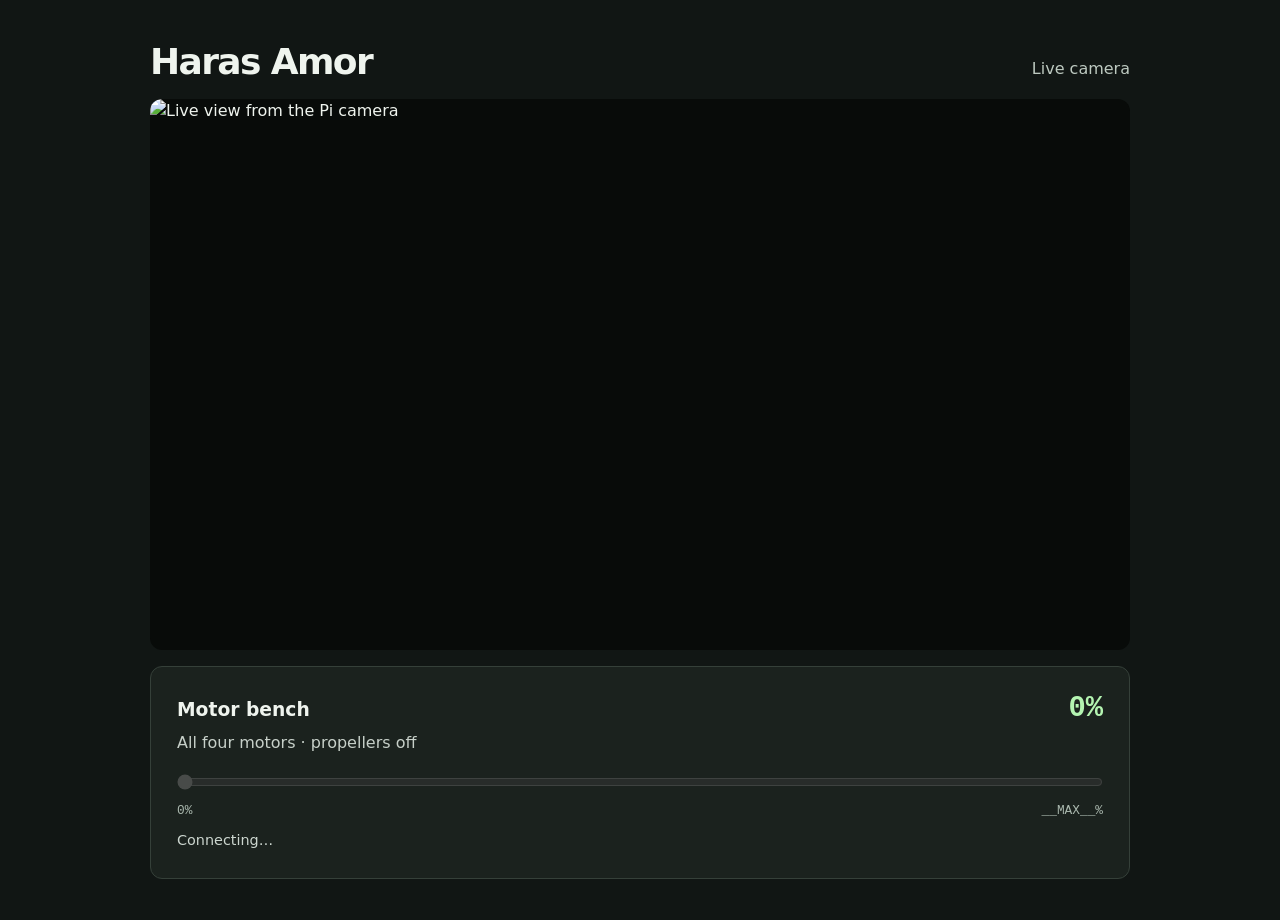
==== haras-amor/motor_preview/index.html @ 0b70290e "Add a spring-return motor bench slider to the Haras Amor live preview Keep the LAN camera view open " ====
<!doctype html>
<html lang="en" data-operator="__LOCAL__" data-user="__USER__">
<head>
  <meta charset="utf-8">
  <meta name="viewport" content="width=device-width,initial-scale=1">
  <title>Haras Amor · Live camera</title>
  <style>
    :root { color-scheme:dark; font:16px/1.5 "DM Sans",system-ui,sans-serif; background:#111614; color:#eff4ee }
    * { box-sizing:border-box }
    body { margin:0 auto; max-width:1060px; padding:clamp(16px,4vw,40px) }
    header,.row { display:flex; align-items:baseline; justify-content:space-between; gap:1rem; flex-wrap:wrap }
    h1,h2,p { margin:0 }
    h1 { font-size:clamp(1.5rem,4vw,2.25rem); letter-spacing:-.045em; line-height:1.2 }
    header p { color:#bdc9c0 }
    figure { position:relative; background:#080b09; border-radius:12px; overflow:hidden; margin:16px 0; aspect-ratio:16/9 }
    figure img { display:block; width:100%; height:100%; object-fit:contain }
    figcaption { position:absolute; inset:0; align-content:center; text-align:center; color:#c9d2cb }
    section { background:#1b221e; border:1px solid #354039; border-radius:12px; padding:clamp(16px,3vw,26px) }
    h2 { font-size:1.17rem; font-weight:650 }
    output { color:#b4f4b1; font:600 1.8rem/1.1 "IBM Plex Mono",ui-monospace,monospace }
    label { display:block; color:#c7d0c9; margin:6px 0 0 }
    input[type=range] { display:block; width:100%; height:42px; margin:6px 0 0; accent-color:#a1dda1; cursor:pointer; touch-action:none }
    input:disabled { cursor:default; opacity:.5 }
    .scale { display:flex; justify-content:space-between; color:#abb9af; font:.8rem "IBM Plex Mono",ui-monospace,monospace }
    #status,details { color:#ccd6cf; font-size:.9rem; margin-top:12px }
    summary,button { cursor:pointer }
    pre { background:#101512; border-radius:6px; padding:10px; white-space:pre-wrap; overflow-wrap:anywhere }
    a { color:#b4f4b1 }
    button { color:#e2eee4; background:#26362b; border:1px solid #546e5a; border-radius:6px; padding:6px 12px; margin-top:8px }
    :focus-visible { outline:2px solid #b4f4b1; outline-offset:3px }
    [hidden] { display:none !important }
  </style>
  <script defer src="/controls.js"></script>
</head>
<body>
<main>
  <header><h1>Haras Amor</h1><p>Live camera</p></header>
  <figure>
    <img id="video" src="/stream.mjpg" alt="Live view from the Pi camera">
    <figcaption id="video-error" hidden>Camera unavailable. Reload to try again.</figcaption>
  </figure>
  <section aria-labelledby="bench-title">
    <div class="row"><h2 id="bench-title">Motor bench</h2><output id="value" for="throttle">0%</output></div>
    <label for="throttle">All four motors · propellers off</label>
    <input id="throttle" type="range" min="0" max="__MAX__" step="1" value="0" autocomplete="off"
           aria-describedby="status" disabled>
    <div class="scale" aria-hidden="true"><span>0%</span><span>__MAX__%</span></div>
    <p id="status" role="status">Connecting…</p>
    <button type="button" id="reconnect" hidden>Reconnect controller</button>
    <details id="ssh" hidden>
      <summary>Open motor controls through SSH</summary>
      <p>On your laptop, keep this command running and open the operator preview.</p>
      <pre id="tunnel"></pre>
      <a href="http://127.0.0.1:8080/" rel="noreferrer">Open operator preview</a>
    </details>
  </section>
</main>
</body>
</html>
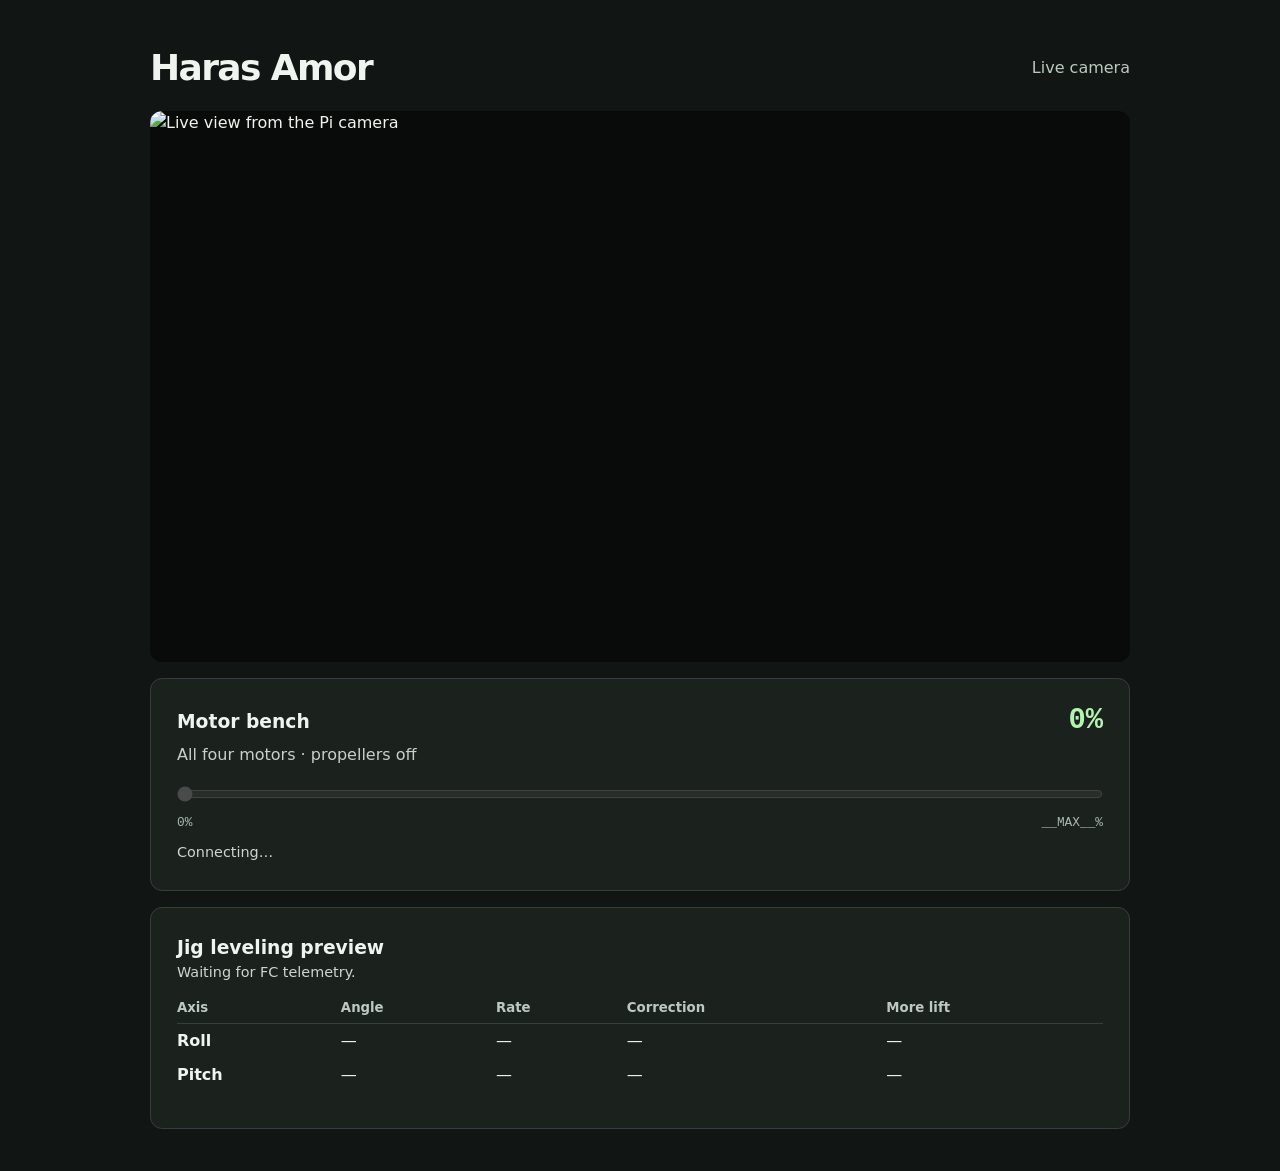
==== commit 11d74c0c: "Add a sensor-based jig leveling preview and latching bench motor stop" ====
--- a/haras-amor/motor_preview/index.html
+++ b/haras-amor/motor_preview/index.html
@@ -9,6 +9,8 @@
     * { box-sizing:border-box }
     body { margin:0 auto; max-width:1060px; padding:clamp(16px,4vw,40px) }
     header,.row { display:flex; align-items:baseline; justify-content:space-between; gap:1rem; flex-wrap:wrap }
+    header { position:sticky; top:0; z-index:2; background:#111614; align-items:center; row-gap:4px; padding:6px 0 }
+    .page-actions { display:flex; align-items:center; gap:12px }
     h1,h2,p { margin:0 }
     h1 { font-size:clamp(1.5rem,4vw,2.25rem); letter-spacing:-.045em; line-height:1.2 }
     header p { color:#bdc9c0 }
@@ -16,6 +18,12 @@
     figure img { display:block; width:100%; height:100%; object-fit:contain }
     figcaption { position:absolute; inset:0; align-content:center; text-align:center; color:#c9d2cb }
     section { background:#1b221e; border:1px solid #354039; border-radius:12px; padding:clamp(16px,3vw,26px) }
+    section + section { margin-top:16px }
+    .level-table { overflow-x:auto; margin:10px 0 }
+    .level-table table { border-collapse:collapse; width:100%; font-variant-numeric:tabular-nums }
+    .level-table th,.level-table td { text-align:left; padding:5px 10px 5px 0; white-space:nowrap }
+    .level-table thead { color:#bdc9c0; border-bottom:1px solid #354039; font-size:.83rem }
+    #level-status,#corners { color:#ccd6cf; font-size:.9rem }
     h2 { font-size:1.17rem; font-weight:650 }
     output { color:#b4f4b1; font:600 1.8rem/1.1 "IBM Plex Mono",ui-monospace,monospace }
     label { display:block; color:#c7d0c9; margin:6px 0 0 }
@@ -27,14 +35,23 @@
     pre { background:#101512; border-radius:6px; padding:10px; white-space:pre-wrap; overflow-wrap:anywhere }
     a { color:#b4f4b1 }
     button { color:#e2eee4; background:#26362b; border:1px solid #546e5a; border-radius:6px; padding:6px 12px; margin-top:8px }
+    #motor-stop { background:#a32826; color:#fff; border:2px solid #ff9c91; font-family:inherit; font-size:1rem; font-weight:700; min-height:44px; padding:8px 16px; margin:0 }
+    #motor-stop kbd { font:normal .75rem ui-monospace,monospace; margin-left:4px }
+    #stop-status { flex-basis:100%; color:#ffb9b0 }
+    #stop-status:empty { display:none }
     :focus-visible { outline:2px solid #b4f4b1; outline-offset:3px }
     [hidden] { display:none !important }
   </style>
   <script defer src="/controls.js"></script>
+  <script defer src="/leveling.js"></script>
 </head>
 <body>
 <main>
-  <header><h1>Haras Amor</h1><p>Live camera</p></header>
+  <header><h1>Haras Amor</h1><div class="page-actions"><p>Live camera</p>
+    <button type="button" id="motor-stop" aria-keyshortcuts="Escape" hidden>Stop motors <kbd>Esc</kbd></button>
+  </div>
+    <p id="stop-status" role="alert"></p>
+  </header>
   <figure>
     <img id="video" src="/stream.mjpg" alt="Live view from the Pi camera">
     <figcaption id="video-error" hidden>Camera unavailable. Reload to try again.</figcaption>
@@ -46,6 +63,7 @@
            aria-describedby="status" disabled>
     <div class="scale" aria-hidden="true"><span>0%</span><span>__MAX__%</span></div>
     <p id="status" role="status">Connecting…</p>
+    <button type="button" id="reset-stop" hidden>Reset motor stop</button>
     <button type="button" id="reconnect" hidden>Reconnect controller</button>
     <details id="ssh" hidden>
       <summary>Open motor controls through SSH</summary>
@@ -54,6 +72,20 @@
       <a href="http://127.0.0.1:8080/" rel="noreferrer">Open operator preview</a>
     </details>
   </section>
+  <section aria-labelledby="level-title">
+    <h2 id="level-title">Jig leveling preview</h2>
+    <p id="level-status" role="status">Waiting for FC telemetry.</p>
+    <div class="level-table">
+      <table aria-label="Jig attitude and proposed corrections">
+        <thead><tr><th>Axis</th><th>Angle</th><th>Rate</th><th>Correction</th><th>More lift</th></tr></thead>
+        <tbody>
+          <tr id="level-roll"><th scope="row">Roll</th><td>—</td><td>—</td><td>—</td><td>—</td></tr>
+          <tr id="level-pitch"><th scope="row">Pitch</th><td>—</td><td>—</td><td>—</td><td>—</td></tr>
+        </tbody>
+      </table>
+    </div>
+    <p id="corners"></p>
+  </section>
 </main>
 </body>
 </html>
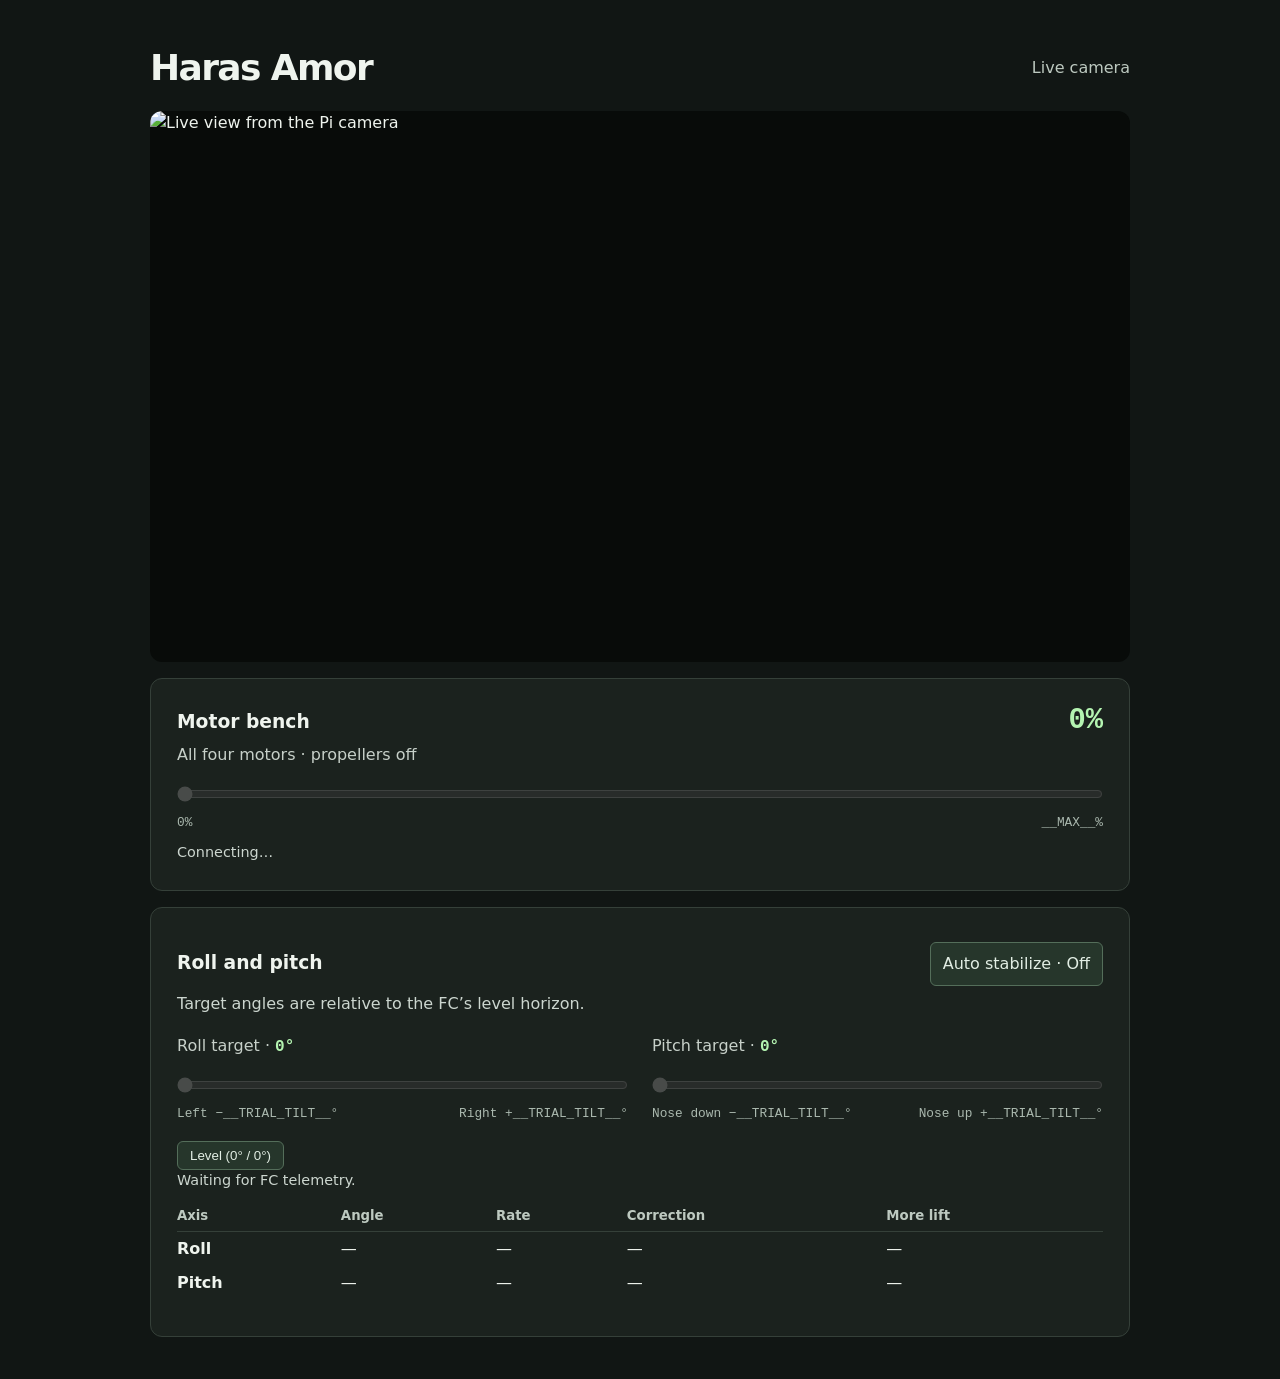
==== commit 29c30cdc: "Add Pi-only PX4 jig stabilization and bounded roll and pitch controls" ====
--- a/haras-amor/motor_preview/index.html
+++ b/haras-amor/motor_preview/index.html
@@ -24,6 +24,11 @@
     .level-table th,.level-table td { text-align:left; padding:5px 10px 5px 0; white-space:nowrap }
     .level-table thead { color:#bdc9c0; border-bottom:1px solid #354039; font-size:.83rem }
     #level-status,#corners { color:#ccd6cf; font-size:.9rem }
+    .jig-targets { display:grid; grid-template-columns:repeat(auto-fit,minmax(195px,1fr)); gap:5px 24px; margin:12px 0 }
+    .jig-targets output { font-size:1rem }
+    #auto-stabilize { min-height:44px; font:inherit }
+    #auto-stabilize[aria-checked=true] { background:#2d5136; border-color:#a1dda1 }
+    #jig-status { margin:6px 0; color:#ccd6cf }
     h2 { font-size:1.17rem; font-weight:650 }
     output { color:#b4f4b1; font:600 1.8rem/1.1 "IBM Plex Mono",ui-monospace,monospace }
     label { display:block; color:#c7d0c9; margin:6px 0 0 }
@@ -58,7 +63,7 @@
   </figure>
   <section aria-labelledby="bench-title">
     <div class="row"><h2 id="bench-title">Motor bench</h2><output id="value" for="throttle">0%</output></div>
-    <label for="throttle">All four motors · propellers off</label>
+    <label for="throttle" id="power-label">All four motors · propellers off</label>
     <input id="throttle" type="range" min="0" max="__MAX__" step="1" value="0" autocomplete="off"
            aria-describedby="status" disabled>
     <div class="scale" aria-hidden="true"><span>0%</span><span>__MAX__%</span></div>
@@ -73,7 +78,24 @@
     </details>
   </section>
   <section aria-labelledby="level-title">
-    <h2 id="level-title">Jig leveling preview</h2>
+    <div class="row"><h2 id="level-title">Roll and pitch</h2>
+      <button type="button" id="auto-stabilize" role="switch" aria-checked="false" disabled>Auto stabilize · Off</button>
+    </div>
+    <p id="jig-status" role="status">Target angles are relative to the FC’s level horizon.</p>
+    <p id="jig-power-note" hidden>Restrained jig only. Keep the motor-power disconnect within reach.
+      Arming can spin motors at zero stick. Individual motor outputs can exceed the 50% stick setting.
+      While holding throttle with the mouse, use the arrow keys to adjust roll and pitch.</p>
+    <div class="jig-targets">
+      <div><label for="target-roll">Roll target · <output id="target-roll-value" for="target-roll">0°</output></label>
+        <input id="target-roll" type="range" min="-__TRIAL_TILT__" max="__TRIAL_TILT__" step="1" value="0" disabled>
+        <div class="scale"><span>Left −__TRIAL_TILT__°</span><span>Right +__TRIAL_TILT__°</span></div></div>
+      <div><label for="target-pitch">Pitch target · <output id="target-pitch-value" for="target-pitch">0°</output></label>
+        <input id="target-pitch" type="range" min="-__TRIAL_TILT__" max="__TRIAL_TILT__" step="1" value="0" disabled>
+        <div class="scale"><span>Nose down −__TRIAL_TILT__°</span><span>Nose up +__TRIAL_TILT__°</span></div></div>
+    </div>
+    <button type="button" id="target-level" disabled>Level (0° / 0°)</button>
+    <button type="button" id="arm-jig" hidden>Arm secured jig…</button>
+    <p id="fc-target"></p>
     <p id="level-status" role="status">Waiting for FC telemetry.</p>
     <div class="level-table">
       <table aria-label="Jig attitude and proposed corrections">
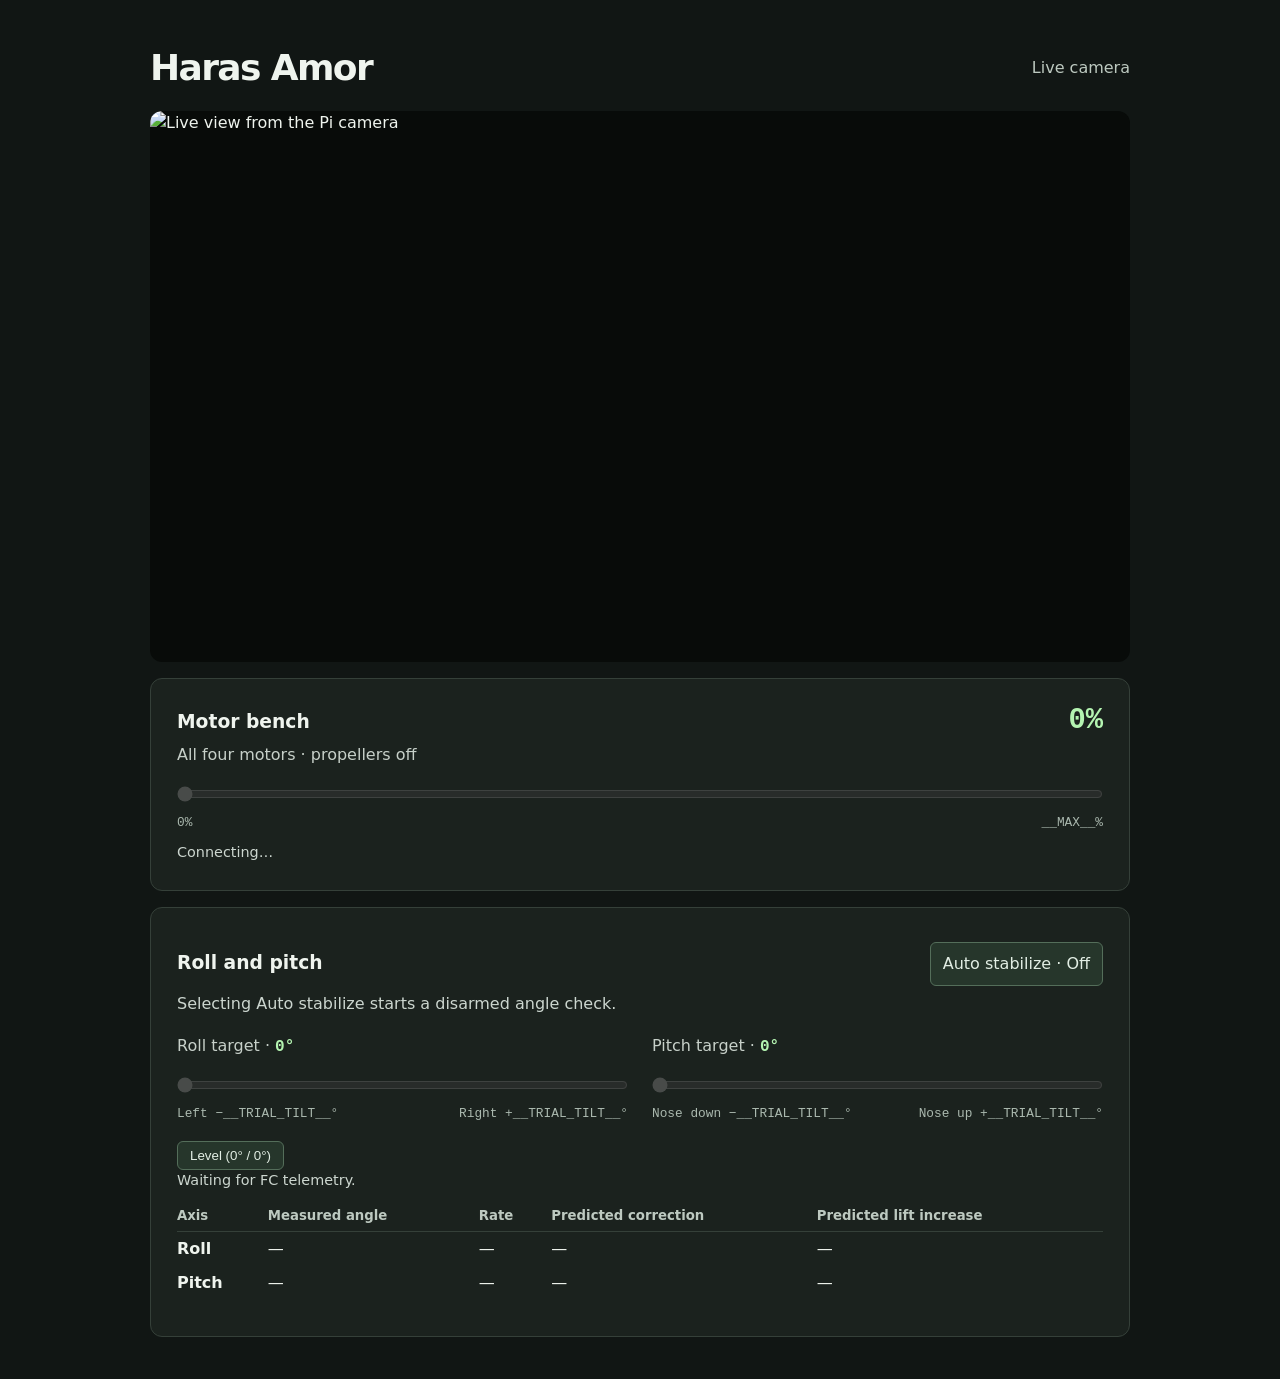
==== commit 29881141: "Show disarmed jig standby and a 45% motor preview" ====
--- a/haras-amor/motor_preview/index.html
+++ b/haras-amor/motor_preview/index.html
@@ -81,7 +81,7 @@
     <div class="row"><h2 id="level-title">Roll and pitch</h2>
       <button type="button" id="auto-stabilize" role="switch" aria-checked="false" disabled>Auto stabilize · Off</button>
     </div>
-    <p id="jig-status" role="status">Target angles are relative to the FC’s level horizon.</p>
+    <p id="jig-status" role="status">Selecting Auto stabilize starts a disarmed angle check.</p>
     <p id="jig-power-note" hidden>Restrained jig only. Keep the motor-power disconnect within reach.
       Arming can spin motors at zero stick. Individual motor outputs can exceed the 50% stick setting.
       While holding throttle with the mouse, use the arrow keys to adjust roll and pitch.</p>
@@ -99,7 +99,7 @@
     <p id="level-status" role="status">Waiting for FC telemetry.</p>
     <div class="level-table">
       <table aria-label="Jig attitude and proposed corrections">
-        <thead><tr><th>Axis</th><th>Angle</th><th>Rate</th><th>Correction</th><th>More lift</th></tr></thead>
+        <thead><tr><th>Axis</th><th>Measured angle</th><th>Rate</th><th>Predicted correction</th><th id="motor-column">Predicted lift increase</th></tr></thead>
         <tbody>
           <tr id="level-roll"><th scope="row">Roll</th><td>—</td><td>—</td><td>—</td><td>—</td></tr>
           <tr id="level-pitch"><th scope="row">Pitch</th><td>—</td><td>—</td><td>—</td><td>—</td></tr>
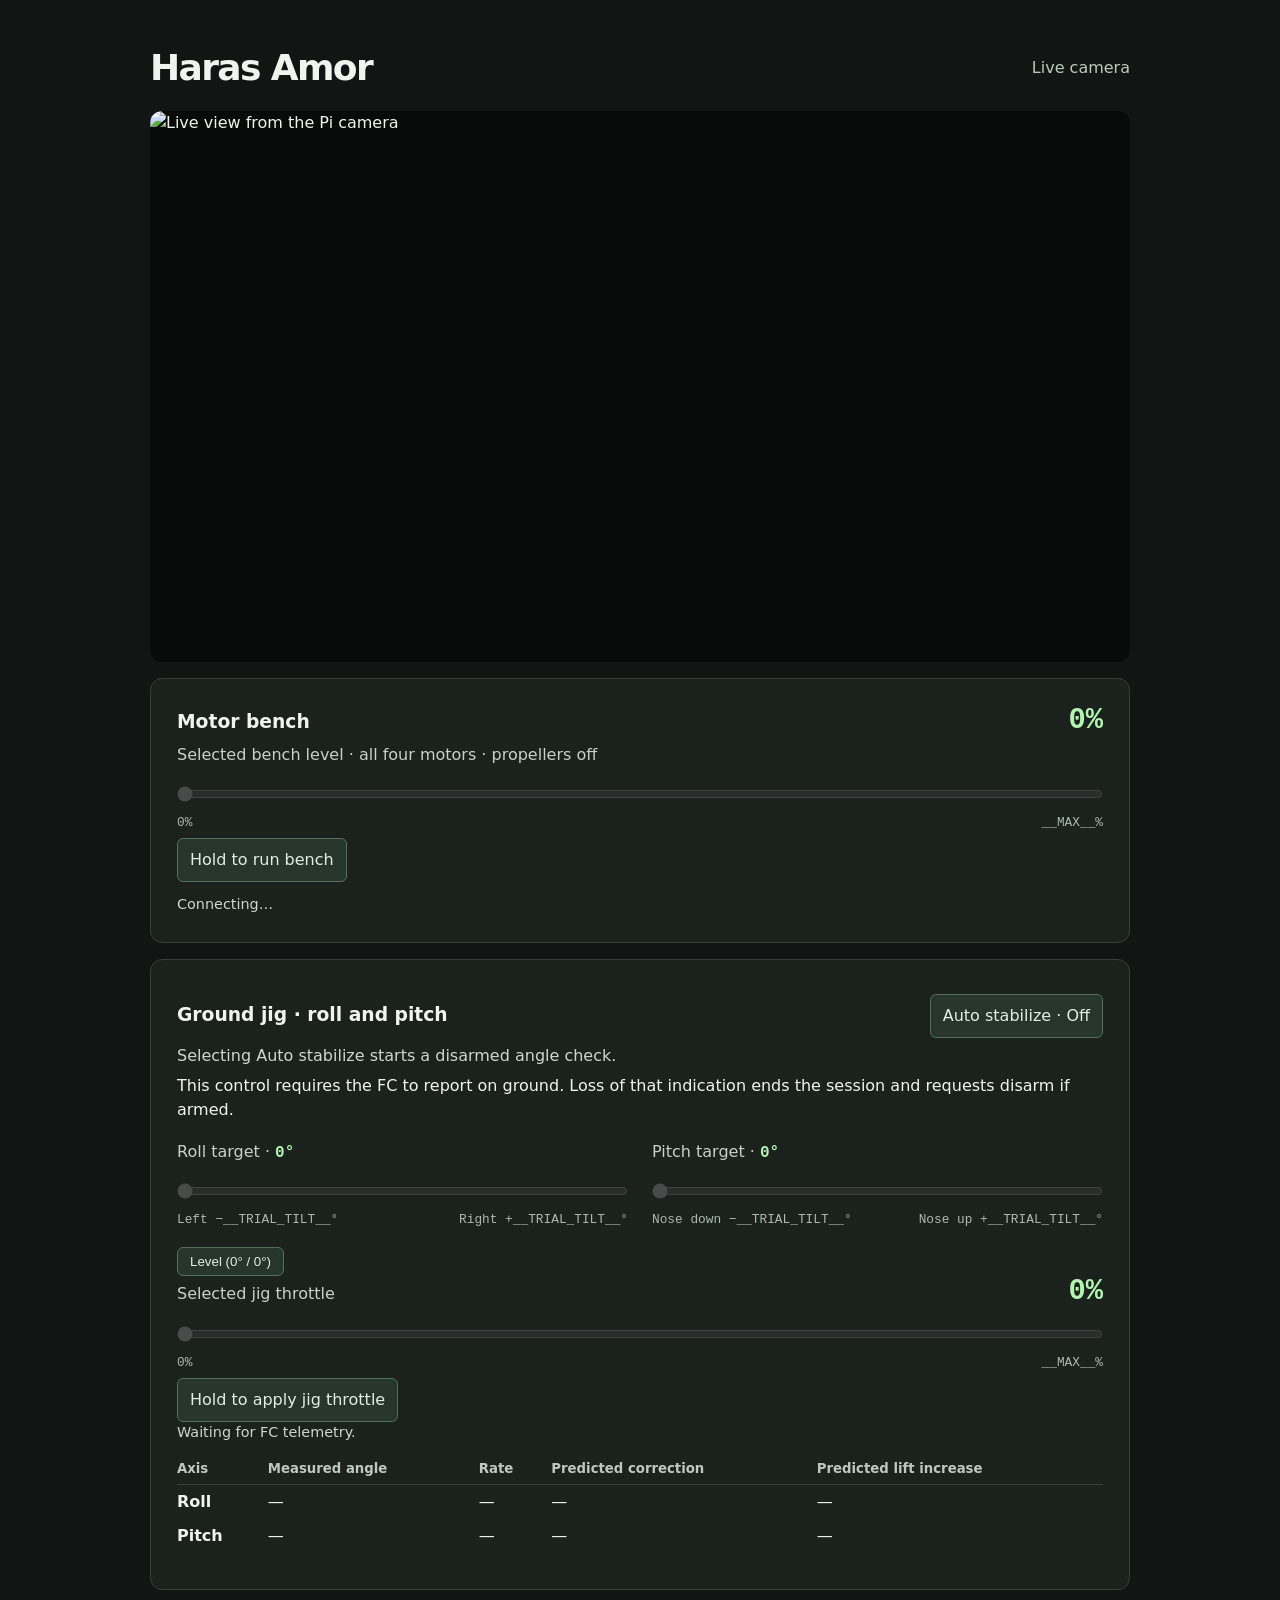
==== commit 332b0674: "Separate ground-test level selection from motor holds and retain arming results" ====
--- a/haras-amor/motor_preview/index.html
+++ b/haras-amor/motor_preview/index.html
@@ -40,6 +40,8 @@
     pre { background:#101512; border-radius:6px; padding:10px; white-space:pre-wrap; overflow-wrap:anywhere }
     a { color:#b4f4b1 }
     button { color:#e2eee4; background:#26362b; border:1px solid #546e5a; border-radius:6px; padding:6px 12px; margin-top:8px }
+    .hold-power { min-height:44px; font:inherit; touch-action:none; user-select:none }
+    .hold-power:active:enabled { background:#37513e }
     #motor-stop { background:#a32826; color:#fff; border:2px solid #ff9c91; font-family:inherit; font-size:1rem; font-weight:700; min-height:44px; padding:8px 16px; margin:0 }
     #motor-stop kbd { font:normal .75rem ui-monospace,monospace; margin-left:4px }
     #stop-status { flex-basis:100%; color:#ffb9b0 }
@@ -63,10 +65,11 @@
   </figure>
   <section aria-labelledby="bench-title">
     <div class="row"><h2 id="bench-title">Motor bench</h2><output id="value" for="throttle">0%</output></div>
-    <label for="throttle" id="power-label">All four motors · propellers off</label>
+    <label for="throttle">Selected bench level · all four motors · propellers off</label>
     <input id="throttle" type="range" min="0" max="__MAX__" step="1" value="0" autocomplete="off"
            aria-describedby="status" disabled>
     <div class="scale" aria-hidden="true"><span>0%</span><span>__MAX__%</span></div>
+    <button type="button" id="hold-bench" class="hold-power" aria-describedby="status" disabled>Hold to run bench</button>
     <p id="status" role="status">Connecting…</p>
     <button type="button" id="reset-stop" hidden>Reset motor stop</button>
     <button type="button" id="reconnect" hidden>Reconnect controller</button>
@@ -78,13 +81,15 @@
     </details>
   </section>
   <section aria-labelledby="level-title">
-    <div class="row"><h2 id="level-title">Roll and pitch</h2>
+    <div class="row"><h2 id="level-title">Ground jig · roll and pitch</h2>
       <button type="button" id="auto-stabilize" role="switch" aria-checked="false" disabled>Auto stabilize · Off</button>
     </div>
     <p id="jig-status" role="status">Selecting Auto stabilize starts a disarmed angle check.</p>
+    <p>This control requires the FC to report on ground. Loss of that indication ends the session and requests disarm if armed.</p>
+    <p id="last-arm" hidden></p>
     <p id="jig-power-note" hidden>Restrained jig only. Keep the motor-power disconnect within reach.
       Arming can spin motors at zero stick. Individual motor outputs can exceed the 50% stick setting.
-      While holding throttle with the mouse, use the arrow keys to adjust roll and pitch.</p>
+      While holding the jig button, use the arrow keys to adjust roll and pitch.</p>
     <div class="jig-targets">
       <div><label for="target-roll">Roll target · <output id="target-roll-value" for="target-roll">0°</output></label>
         <input id="target-roll" type="range" min="-__TRIAL_TILT__" max="__TRIAL_TILT__" step="1" value="0" disabled>
@@ -96,6 +101,11 @@
     <button type="button" id="target-level" disabled>Level (0° / 0°)</button>
     <button type="button" id="arm-jig" hidden>Arm secured jig…</button>
     <p id="fc-target"></p>
+    <div class="row"><label for="jig-throttle">Selected jig throttle</label><output id="jig-value" for="jig-throttle">0%</output></div>
+    <input id="jig-throttle" type="range" min="0" max="__MAX__" step="1" value="0" autocomplete="off"
+           aria-describedby="jig-status" disabled>
+    <div class="scale" aria-hidden="true"><span>0%</span><span>__MAX__%</span></div>
+    <button type="button" id="hold-jig" class="hold-power" aria-describedby="jig-status" disabled>Hold to apply jig throttle</button>
     <p id="level-status" role="status">Waiting for FC telemetry.</p>
     <div class="level-table">
       <table aria-label="Jig attitude and proposed corrections">
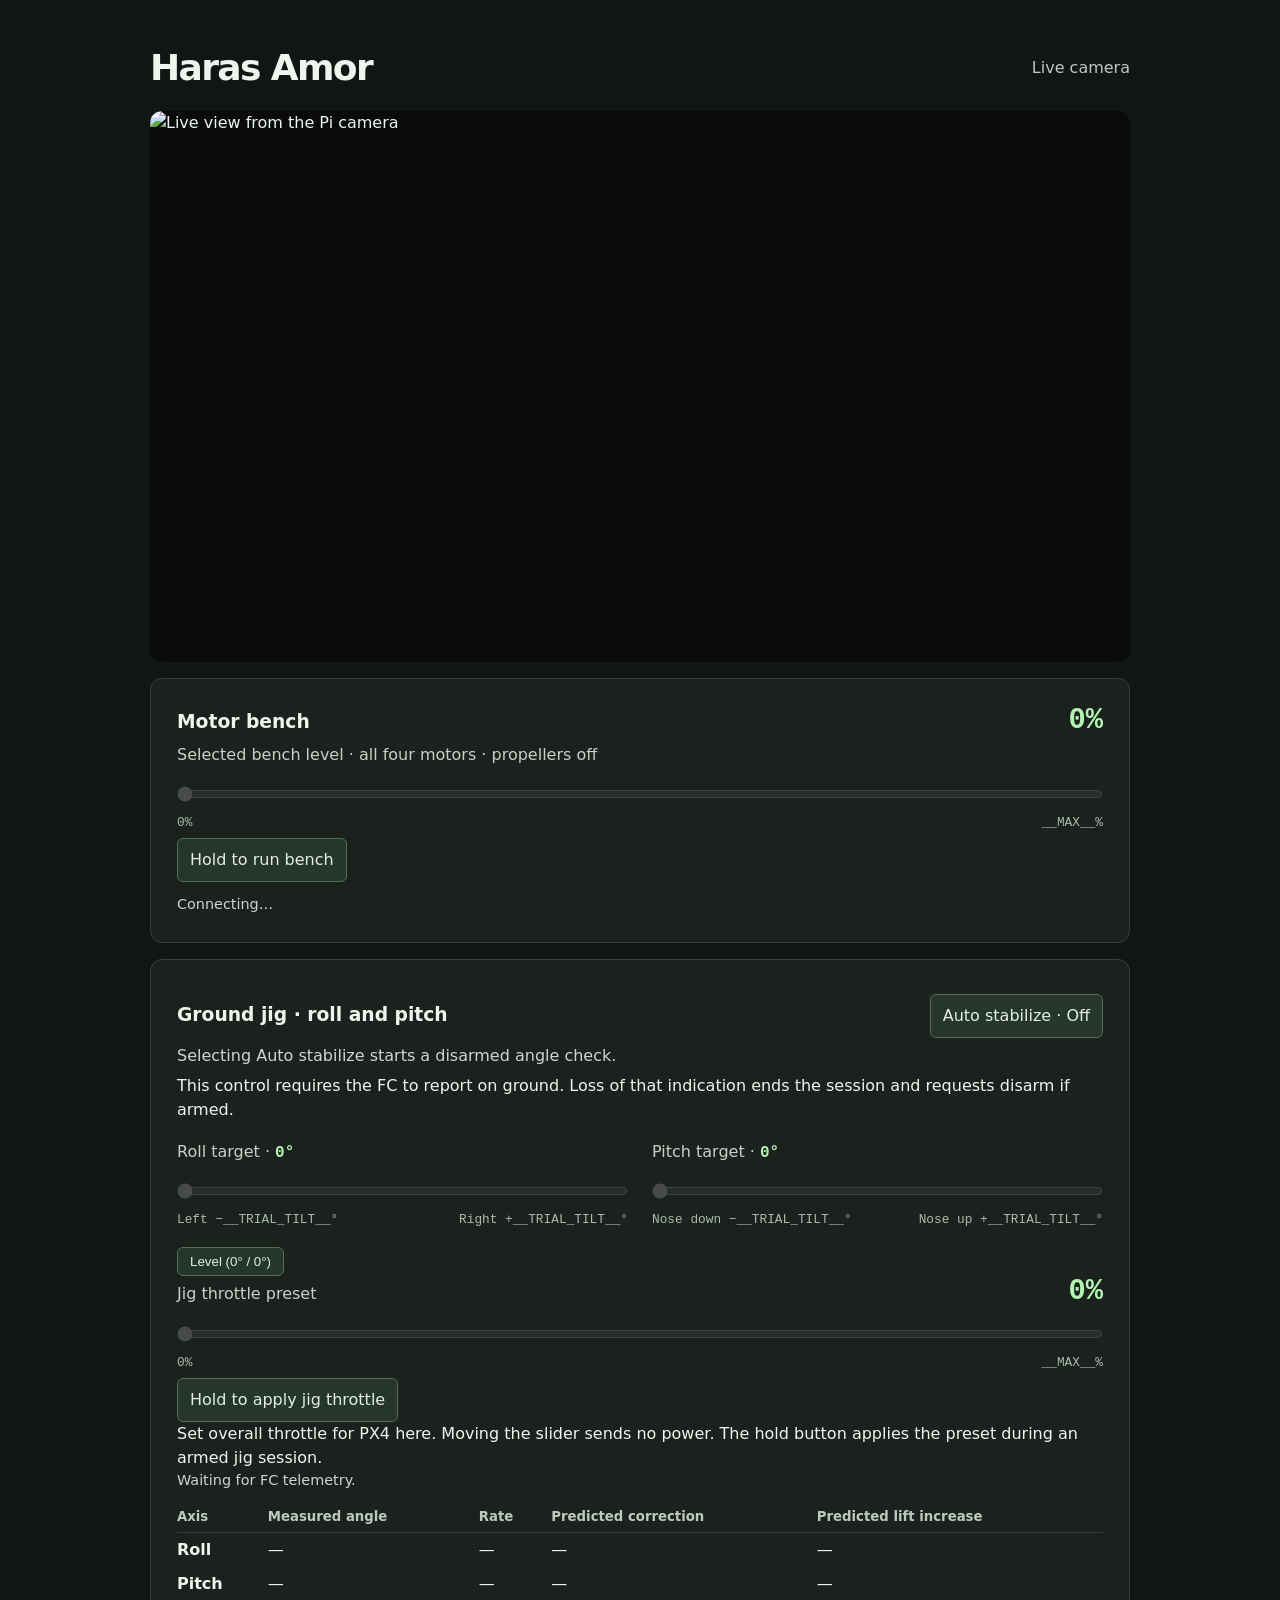
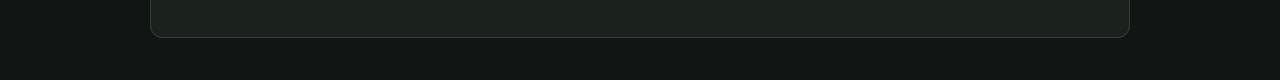
==== commit e5efcf1b: "Allow disarmed jig throttle selection and show the measured start tilt" ====
--- a/haras-amor/motor_preview/index.html
+++ b/haras-amor/motor_preview/index.html
@@ -99,13 +99,15 @@
         <div class="scale"><span>Nose down −__TRIAL_TILT__°</span><span>Nose up +__TRIAL_TILT__°</span></div></div>
     </div>
     <button type="button" id="target-level" disabled>Level (0° / 0°)</button>
-    <button type="button" id="arm-jig" hidden>Arm secured jig…</button>
+    <p id="start-tilt"></p>
+    <button type="button" id="arm-jig" aria-describedby="start-tilt" hidden>Arm secured jig…</button>
     <p id="fc-target"></p>
-    <div class="row"><label for="jig-throttle">Selected jig throttle</label><output id="jig-value" for="jig-throttle">0%</output></div>
+    <div class="row"><label for="jig-throttle">Jig throttle preset</label><output id="jig-value" for="jig-throttle">0%</output></div>
     <input id="jig-throttle" type="range" min="0" max="__MAX__" step="1" value="0" autocomplete="off"
-           aria-describedby="jig-status" disabled>
+           aria-describedby="jig-throttle-help" disabled>
     <div class="scale" aria-hidden="true"><span>0%</span><span>__MAX__%</span></div>
     <button type="button" id="hold-jig" class="hold-power" aria-describedby="jig-status" disabled>Hold to apply jig throttle</button>
+    <p id="jig-throttle-help">Set overall throttle for PX4 here. Moving the slider sends no power. The hold button applies the preset during an armed jig session.</p>
     <p id="level-status" role="status">Waiting for FC telemetry.</p>
     <div class="level-table">
       <table aria-label="Jig attitude and proposed corrections">
